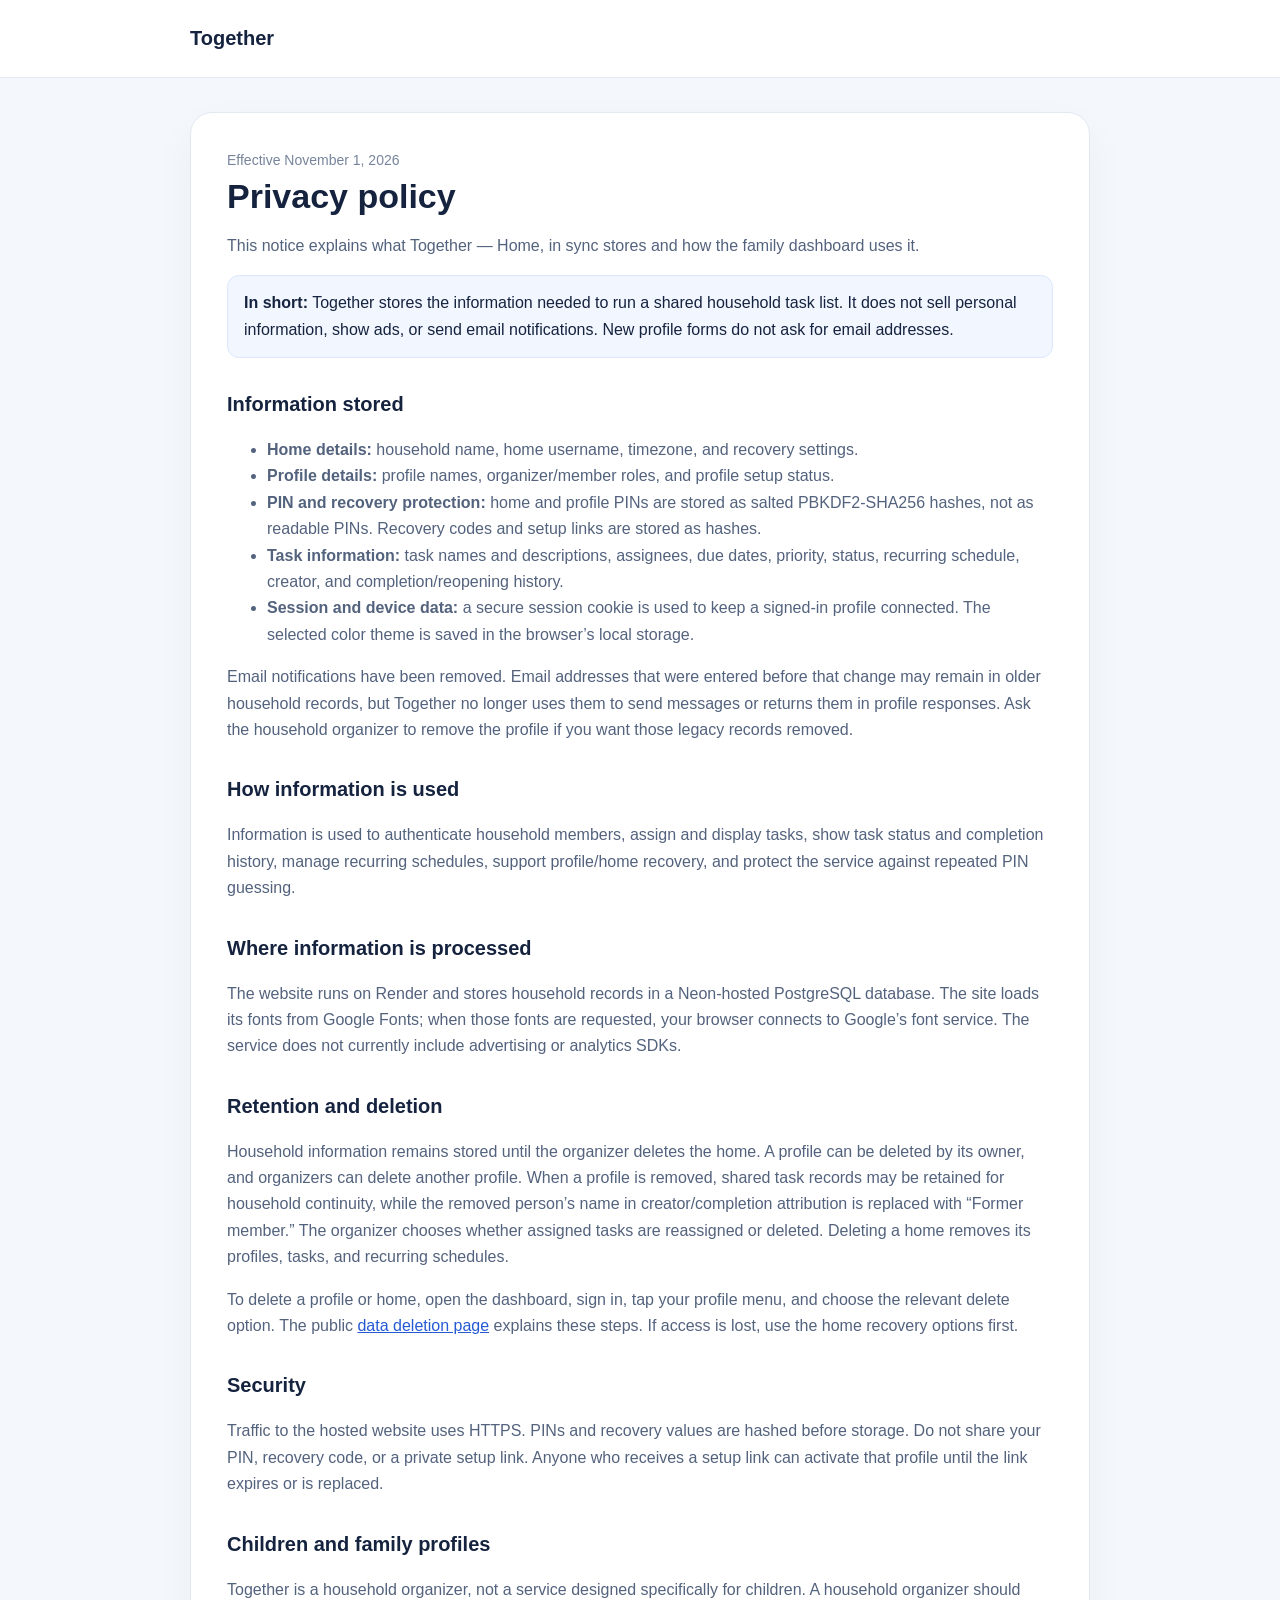
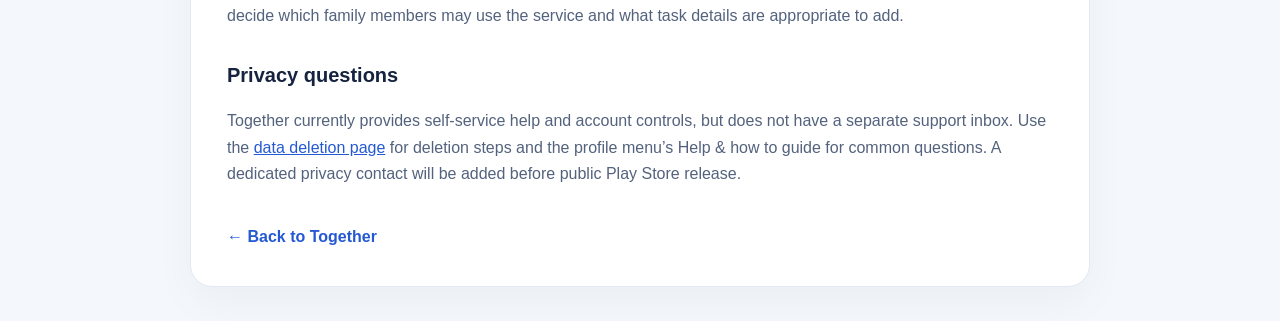
==== web/privacy.html @ 0b9eee20 "Add recurring task controls and privacy help" ====
<!doctype html>
<html lang="en">
<head>
  <meta charset="utf-8">
  <meta name="viewport" content="width=device-width, initial-scale=1">
  <meta name="theme-color" content="#f4f7fb">
  <title>Privacy policy — Together</title>
  <style>
    :root{font-family:Arial,sans-serif;color:#15233f;background:#f4f7fb;line-height:1.65}*{box-sizing:border-box}body{margin:0}.top{padding:22px max(22px,calc((100vw - 900px)/2));font-size:20px;font-weight:700;background:#fff;border-bottom:1px solid #e2e9f4}.wrap{max-width:900px;margin:34px auto;padding:36px;background:#fff;border:1px solid #e2e9f4;border-radius:22px;box-shadow:0 16px 44px #15233f0a}h1{font-size:34px;line-height:1.2;margin:4px 0 12px}h2{font-size:20px;margin:30px 0 8px}p,li{color:#53627d}a{color:#2459d3}.date{color:#77849c;font-size:14px}.callout{padding:14px 16px;border-radius:12px;background:#f2f6ff;border:1px solid #dce7ff}.back{display:inline-flex;margin-top:20px;font-weight:700;text-decoration:none}@media(max-width:600px){.top{padding:18px}.wrap{margin:16px;padding:24px 20px;border-radius:16px}h1{font-size:29px}}
  </style>
</head>
<body>
  <header class="top">Together</header>
  <main class="wrap">
    <div class="date">Effective November 1, 2026</div>
    <h1>Privacy policy</h1>
    <p>This notice explains what Together — Home, in sync stores and how the family dashboard uses it.</p>
    <div class="callout"><strong>In short:</strong> Together stores the information needed to run a shared household task list. It does not sell personal information, show ads, or send email notifications. New profile forms do not ask for email addresses.</div>

    <h2>Information stored</h2>
    <ul>
      <li><strong>Home details:</strong> household name, home username, timezone, and recovery settings.</li>
      <li><strong>Profile details:</strong> profile names, organizer/member roles, and profile setup status.</li>
      <li><strong>PIN and recovery protection:</strong> home and profile PINs are stored as salted PBKDF2-SHA256 hashes, not as readable PINs. Recovery codes and setup links are stored as hashes.</li>
      <li><strong>Task information:</strong> task names and descriptions, assignees, due dates, priority, status, recurring schedule, creator, and completion/reopening history.</li>
      <li><strong>Session and device data:</strong> a secure session cookie is used to keep a signed-in profile connected. The selected color theme is saved in the browser’s local storage.</li>
    </ul>
    <p>Email notifications have been removed. Email addresses that were entered before that change may remain in older household records, but Together no longer uses them to send messages or returns them in profile responses. Ask the household organizer to remove the profile if you want those legacy records removed.</p>

    <h2>How information is used</h2>
    <p>Information is used to authenticate household members, assign and display tasks, show task status and completion history, manage recurring schedules, support profile/home recovery, and protect the service against repeated PIN guessing.</p>

    <h2>Where information is processed</h2>
    <p>The website runs on Render and stores household records in a Neon-hosted PostgreSQL database. The site loads its fonts from Google Fonts; when those fonts are requested, your browser connects to Google’s font service. The service does not currently include advertising or analytics SDKs.</p>

    <h2>Retention and deletion</h2>
    <p>Household information remains stored until the organizer deletes the home. A profile can be deleted by its owner, and organizers can delete another profile. When a profile is removed, shared task records may be retained for household continuity, while the removed person’s name in creator/completion attribution is replaced with “Former member.” The organizer chooses whether assigned tasks are reassigned or deleted. Deleting a home removes its profiles, tasks, and recurring schedules.</p>
    <p>To delete a profile or home, open the dashboard, sign in, tap your profile menu, and choose the relevant delete option. The public <a href="/data-deletion">data deletion page</a> explains these steps. If access is lost, use the home recovery options first.</p>

    <h2>Security</h2>
    <p>Traffic to the hosted website uses HTTPS. PINs and recovery values are hashed before storage. Do not share your PIN, recovery code, or a private setup link. Anyone who receives a setup link can activate that profile until the link expires or is replaced.</p>

    <h2>Children and family profiles</h2>
    <p>Together is a household organizer, not a service designed specifically for children. A household organizer should decide which family members may use the service and what task details are appropriate to add.</p>

    <h2>Privacy questions</h2>
    <p>Together currently provides self-service help and account controls, but does not have a separate support inbox. Use the <a href="/data-deletion">data deletion page</a> for deletion steps and the profile menu’s Help &amp; how to guide for common questions. A dedicated privacy contact will be added before public Play Store release.</p>
    <a class="back" href="/">← Back to Together</a>
  </main>
</body>
</html>
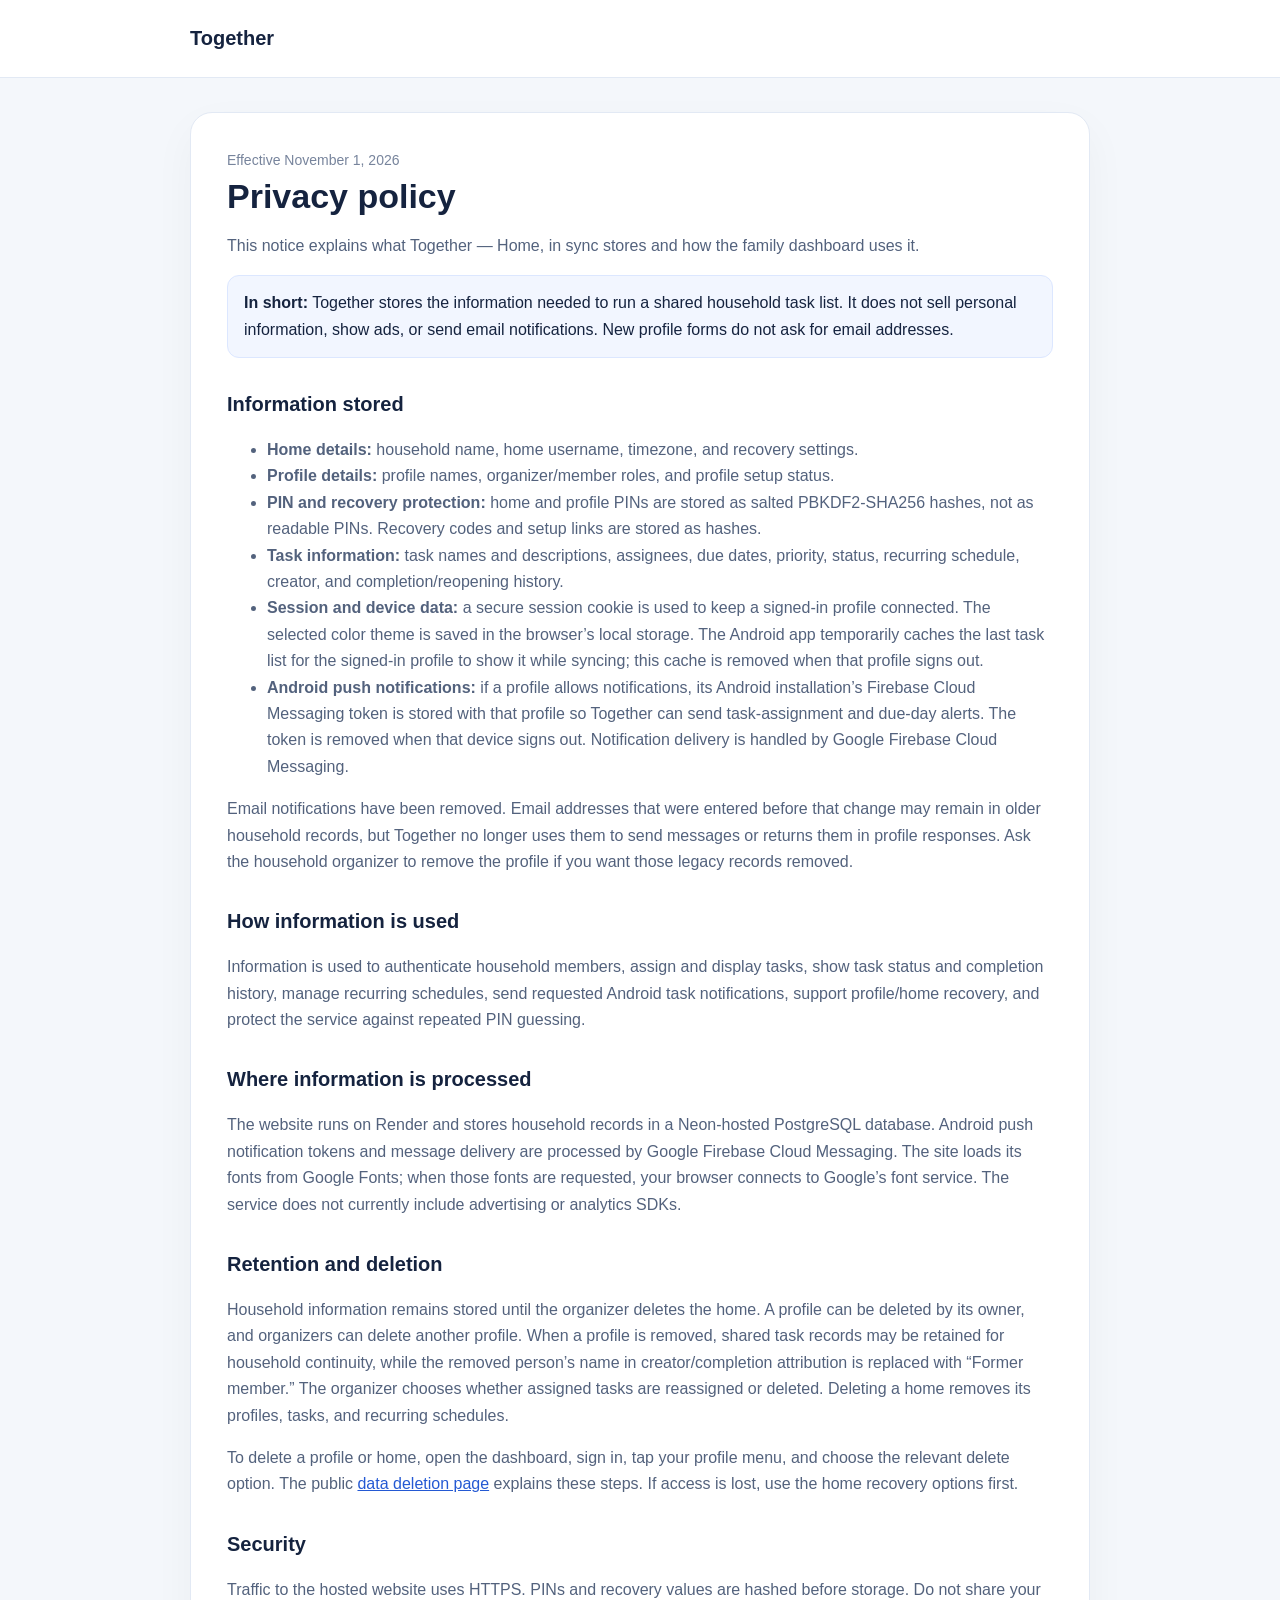
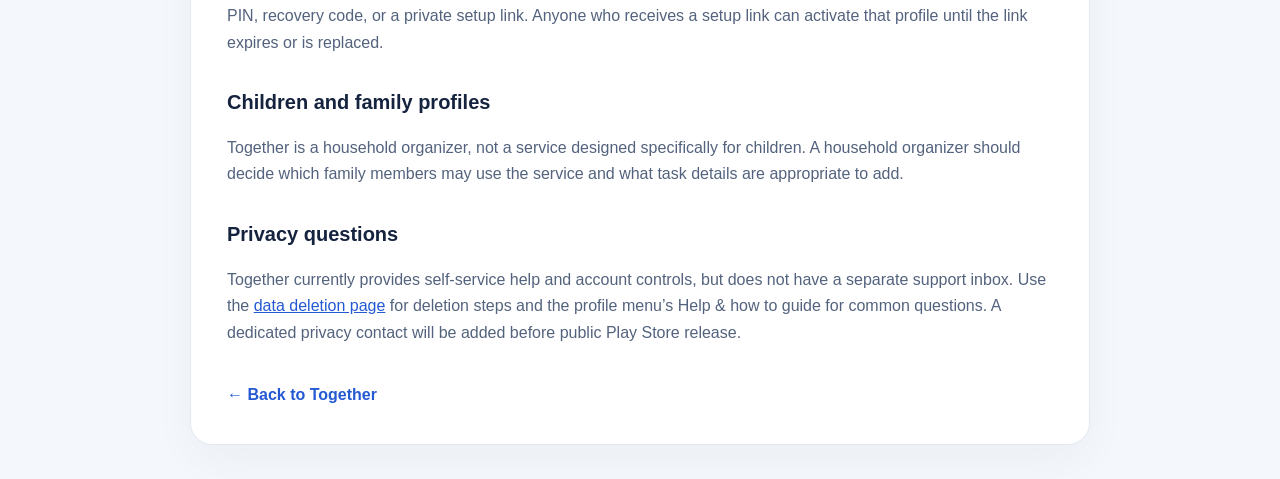
==== commit 65d82db5: "Add Firebase push notification backend" ====
--- a/web/privacy.html
+++ b/web/privacy.html
@@ -23,15 +23,16 @@
       <li><strong>Profile details:</strong> profile names, organizer/member roles, and profile setup status.</li>
       <li><strong>PIN and recovery protection:</strong> home and profile PINs are stored as salted PBKDF2-SHA256 hashes, not as readable PINs. Recovery codes and setup links are stored as hashes.</li>
       <li><strong>Task information:</strong> task names and descriptions, assignees, due dates, priority, status, recurring schedule, creator, and completion/reopening history.</li>
-      <li><strong>Session and device data:</strong> a secure session cookie is used to keep a signed-in profile connected. The selected color theme is saved in the browser’s local storage.</li>
+      <li><strong>Session and device data:</strong> a secure session cookie is used to keep a signed-in profile connected. The selected color theme is saved in the browser’s local storage. The Android app temporarily caches the last task list for the signed-in profile to show it while syncing; this cache is removed when that profile signs out.</li>
+      <li><strong>Android push notifications:</strong> if a profile allows notifications, its Android installation’s Firebase Cloud Messaging token is stored with that profile so Together can send task-assignment and due-day alerts. The token is removed when that device signs out. Notification delivery is handled by Google Firebase Cloud Messaging.</li>
     </ul>
     <p>Email notifications have been removed. Email addresses that were entered before that change may remain in older household records, but Together no longer uses them to send messages or returns them in profile responses. Ask the household organizer to remove the profile if you want those legacy records removed.</p>
 
     <h2>How information is used</h2>
-    <p>Information is used to authenticate household members, assign and display tasks, show task status and completion history, manage recurring schedules, support profile/home recovery, and protect the service against repeated PIN guessing.</p>
+    <p>Information is used to authenticate household members, assign and display tasks, show task status and completion history, manage recurring schedules, send requested Android task notifications, support profile/home recovery, and protect the service against repeated PIN guessing.</p>
 
     <h2>Where information is processed</h2>
-    <p>The website runs on Render and stores household records in a Neon-hosted PostgreSQL database. The site loads its fonts from Google Fonts; when those fonts are requested, your browser connects to Google’s font service. The service does not currently include advertising or analytics SDKs.</p>
+    <p>The website runs on Render and stores household records in a Neon-hosted PostgreSQL database. Android push notification tokens and message delivery are processed by Google Firebase Cloud Messaging. The site loads its fonts from Google Fonts; when those fonts are requested, your browser connects to Google’s font service. The service does not currently include advertising or analytics SDKs.</p>
 
     <h2>Retention and deletion</h2>
     <p>Household information remains stored until the organizer deletes the home. A profile can be deleted by its owner, and organizers can delete another profile. When a profile is removed, shared task records may be retained for household continuity, while the removed person’s name in creator/completion attribution is replaced with “Former member.” The organizer chooses whether assigned tasks are reassigned or deleted. Deleting a home removes its profiles, tasks, and recurring schedules.</p>
